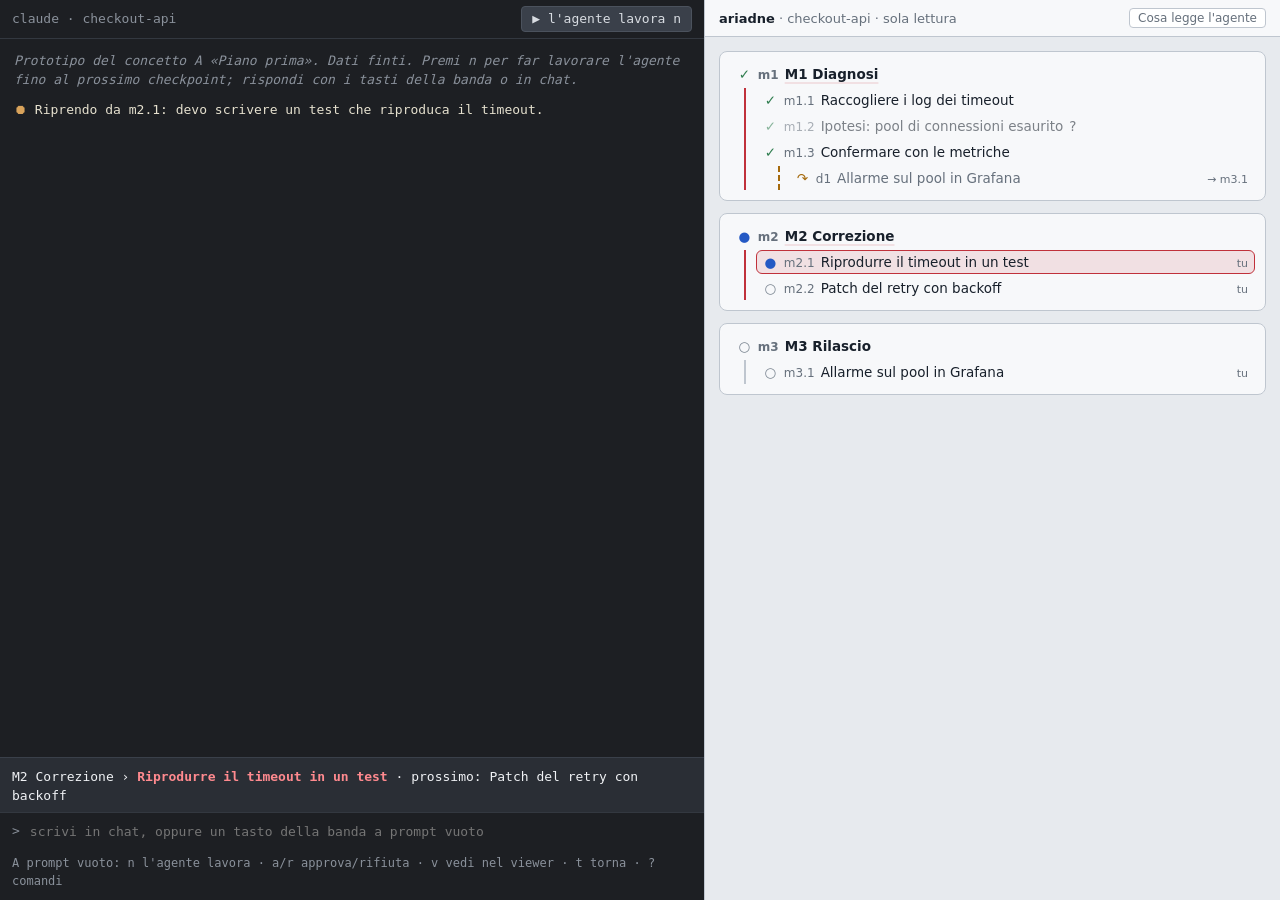
==== docs/ux/allineamento/prototipo/index.html @ ef38fab4 "docs(ux): add the clickable prototype of concept A Co-Authored-By: Claude Opus 5.5 <noreply@anthropi" ====
<!doctype html>
<html lang="it">
<head>
<meta charset="utf-8">
<meta name="viewport" content="width=device-width, initial-scale=1">
<title>Prototipo — concetto A «Piano prima»</title>
<style>
:root {
  --ground: #e7eaee; --surface: #f7f8fa; --ink: #18202b; --muted: #66707c; --line: #bfc6cf;
  --thread: #c0313b; --thread-soft: rgba(192, 49, 59, 0.12);
  --done: #2f7d4f; --active: #2459c4; --todo: #7b8591; --deferred: #7346b8; --detour: #a56a0c; --ghost: #9aa3ae;
  --term-bg: #1d1f23; --term-ink: #d8dce2; --term-muted: #8a919b; --band-bg: #2a2e35;
  font-family: system-ui, sans-serif; color: var(--ink); background: var(--ground);
}
* { box-sizing: border-box; }
html, body { margin: 0; height: 100%; }
body { display: grid; grid-template-columns: minmax(0, 55fr) minmax(0, 45fr); }
button { font: inherit; color: inherit; cursor: pointer; }

/* Terminal: Claude Code with the band above the prompt */
.term { display: grid; grid-template-rows: auto 1fr auto auto; background: var(--term-bg); color: var(--term-ink);
  font: 13px/1.5 ui-monospace, 'SF Mono', Menlo, monospace; min-height: 0; }
.term header { display: flex; justify-content: space-between; align-items: center; padding: 6px 12px;
  border-bottom: 1px solid #333840; color: var(--term-muted); }
.term header button { background: #3a404a; border: 1px solid #4b525d; border-radius: 4px; padding: 2px 10px; color: var(--term-ink); }
.chat { overflow-y: auto; padding: 12px 14px; min-height: 0; }
.msg { margin: 0 0 10px; white-space: pre-wrap; }
.msg.user::before { content: '> '; color: var(--term-muted); }
.msg.agent { color: #e6e1cf; }
.msg.agent::before { content: '⏺ '; color: #d9a35b; }
.msg.sys { color: var(--term-muted); font-style: italic; }
.msg.note { border-left: 2px solid #d9a35b; padding-left: 8px; color: #c9c3b0; }
.msg.summary { border: 1px dashed #59606b; padding: 8px; color: #b8c4d6; }
.band { background: var(--band-bg); border-top: 1px solid #3a404a; padding: 6px 12px; }
.band .where { color: #f0f2f5; }
.band .where b { color: #ff8a8f; font-weight: 600; }
.band .row { margin-top: 3px; }
.band .proposal { color: #ffd479; }
.band .back { color: #9fd0ff; }
.band .detour { color: #f1b45f; }
.band .update { color: #8fd19e; }
.band kbd { background: #454c57; border-radius: 3px; padding: 0 5px; color: #fff; font: inherit; }
.prompt { display: flex; gap: 8px; padding: 8px 12px 12px; border-top: 1px solid #333840; }
.prompt span { color: var(--term-muted); }
.prompt input { flex: 1; background: transparent; border: 0; color: var(--term-ink); font: inherit; outline: none; }
.legend { padding: 0 12px 10px; color: var(--term-muted); font-size: 12px; }

/* Viewer: read-only, in the browser beside the terminal */
.viewer { display: grid; grid-template-rows: auto 1fr auto; min-height: 0; border-left: 1px solid var(--line); }
.viewer header { display: flex; justify-content: space-between; align-items: center; gap: 8px; padding: 8px 14px;
  background: var(--surface); border-bottom: 1px solid var(--line); font-size: 13px; color: var(--muted); }
.viewer header strong { color: var(--ink); }
.viewer header button { background: #fff; border: 1px solid var(--line); border-radius: 4px; padding: 2px 8px; font-size: 12px; }
.graph { overflow-y: auto; padding: 14px; min-height: 0; }
.milestone { background: var(--surface); border: 1px solid var(--line); border-radius: 8px; padding: 8px 10px; margin-bottom: 12px; }
.milestone > .node { font-weight: 600; }
.children { margin-left: 14px; border-left: 2px solid var(--line); padding-left: 10px; }
.children.on-thread { border-left-color: var(--thread); }
.node { display: flex; align-items: baseline; gap: 6px; width: 100%; text-align: left; background: none; border: 1px solid transparent;
  border-radius: 6px; padding: 3px 6px; margin: 2px 0; font-size: 13.5px; }
.node:hover { background: #fff; border-color: var(--line); }
.node .sym { width: 1.1em; flex: none; text-align: center; color: var(--k); }
.node .id { color: var(--muted); font-size: 12px; flex: none; }
.node .title { overflow-wrap: anywhere; }
.node .tag { margin-left: auto; flex: none; font-size: 11px; color: var(--muted); }
.k-done { --k: var(--done); } .k-active { --k: var(--active); } .k-todo { --k: var(--todo); }
.k-deferred { --k: var(--deferred); } .k-deferred .title { color: var(--muted); }
.node.current { background: var(--thread-soft); border-color: var(--thread); }
.node.thread .title { text-decoration: underline 2px var(--thread-soft); text-underline-offset: 3px; }
.node.uncertain { opacity: 0.55; }
.node.selected { outline: 2px solid var(--ink); }
.node.ghost { border: 1px dashed var(--ghost); color: var(--ghost); background: repeating-linear-gradient(135deg, transparent 0 6px, rgba(0,0,0,0.03) 6px 12px); }
.node.ghost .sym { color: var(--ghost); }
.node.flash { animation: flash 0.9s ease-out 2; }
@keyframes flash { 50% { background: #fff3c4; } }
.detour-wrap { margin-left: 22px; border-left: 2px dashed var(--detour); padding-left: 8px; }
.detour-wrap .node .sym { color: var(--detour); }
.empty { color: var(--muted); font-size: 13px; font-style: italic; padding: 4px 6px; }
.more { color: var(--muted); font-size: 12px; padding: 2px 6px; background: none; border: 0; }
.detail { border-top: 1px solid var(--line); background: var(--surface); padding: 10px 14px; font-size: 13px; max-height: 40%; overflow-y: auto; }
.detail h3 { margin: 0 0 6px; font-size: 14px; }
.detail dl { display: grid; grid-template-columns: max-content 1fr; gap: 3px 10px; margin: 0; }
.detail dt { color: var(--muted); }
.detail dd { margin: 0; overflow-wrap: anywhere; }
.agent-view { white-space: pre-wrap; font: 12.5px/1.5 ui-monospace, Menlo, monospace; background: #fff; border: 1px solid var(--line);
  border-radius: 6px; padding: 10px; margin-bottom: 12px; }
</style>
</head>
<body>

<section class="term" aria-label="Terminale di Claude Code (simulato)">
  <header>
    <span>claude · checkout-api</span>
    <button id="advance" title="Simula il lavoro dell'agente fino al prossimo checkpoint">▶ l'agente lavora <kbd>n</kbd></button>
  </header>
  <div class="chat" id="chat" aria-live="polite"></div>
  <div class="band" id="band" aria-live="polite"></div>
  <div>
    <form class="prompt" id="form"><span>&gt;</span><input id="input" autocomplete="off" placeholder="scrivi in chat, oppure un tasto della banda a prompt vuoto"></form>
    <div class="legend" id="legend">A prompt vuoto: <kbd>n</kbd> l'agente lavora · <kbd>a</kbd>/<kbd>r</kbd> approva/rifiuta · <kbd>v</kbd> vedi nel viewer · <kbd>t</kbd> torna · <kbd>?</kbd> comandi</div>
  </div>
</section>

<section class="viewer" aria-label="Viewer del grafo (sola lettura)">
  <header>
    <span><strong>ariadne</strong> · checkout-api · sola lettura</span>
    <button id="toggle-agent" aria-pressed="false">Cosa legge l'agente</button>
  </header>
  <div class="graph" id="graph"></div>
  <div class="detail" id="detail" hidden></div>
</section>

<script>
// Fake project: a payment timeout being debugged. Shape follows docs/ux/allineamento/concetti.md.
const TODAY = '2026-11-08'
const file = ref => ({ type: 'file', ref })
const commit = ref => ({ type: 'commit', ref })
const message = ref => ({ type: 'message', ref })
const ok = { at: '2026-11-06', ref: 'chat' }

let nodes = [
  { id: 'm1', kind: 'milestone', title: 'M1 Diagnosi', status: 'done', what: 'Causa trovata: il pool di connessioni verso il provider si esaurisce sotto carico.', proof: [file('docs/diagnosi.md')], by: 'user', at: '2026-11-06', confirmed: ok },
  { id: 'm1.1', parent: 'm1', kind: 'step', title: 'Raccogliere i log dei timeout', status: 'done', what: '312 timeout in 48 ore, tutti su /payments/confirm.', proof: [file('logs/timeouts-2026-11-05.txt')], by: 'agent', at: '2026-11-06' },
  { id: 'm1.2', parent: 'm1', after: ['m1.1'], kind: 'step', title: 'Ipotesi: pool di connessioni esaurito', status: 'done', what: 'Ipotesi scelta tra tre (pool, DNS, rate limit del provider).', proof: [], uncertain: 'nessun commit né file: dedotta solo in chat', by: 'agent', at: '2026-11-06' },
  { id: 'm1.3', parent: 'm1', after: ['m1.2'], kind: 'step', title: 'Confermare con le metriche', status: 'done', what: 'Pool al 100% in tutti i picchi di timeout.', proof: [commit('8e41d0a'), file('docs/diagnosi.md')], by: 'agent', at: '2026-11-07' },
  { id: 'd1', parent: 'm1', after: ['m1.3'], kind: 'detour', title: 'Allarme sul pool in Grafana', status: 'deferred', deferred_to: 'm3.1', why: 'Utile ma non blocca la correzione.', what: 'Rimandato a M3.', proof: [message('chat 2026-11-07')], by: 'user', at: '2026-11-07', confirmed: ok },
  { id: 'm2', after: ['m1'], kind: 'milestone', title: 'M2 Correzione', status: 'active', what: 'Correggere il timeout senza cambiare l\'API pubblica.', proof: [message('piano approvato il 2026-11-07')], by: 'user', at: '2026-11-07', confirmed: ok },
  { id: 'm2.1', parent: 'm2', kind: 'step', title: 'Riprodurre il timeout in un test', status: 'active', what: 'Un test che fallisce con il pool a 2 connessioni.', proof: [message('piano approvato il 2026-11-07')], by: 'user', at: '2026-11-07' },
  { id: 'm2.2', parent: 'm2', after: ['m2.1'], kind: 'step', title: 'Patch del retry con backoff', status: 'todo', what: 'Retry con backoff esponenziale sulle chiamate al provider.', proof: [message('piano approvato il 2026-11-07')], by: 'user', at: '2026-11-07' },
  { id: 'm3', after: ['m2'], kind: 'milestone', title: 'M3 Rilascio', status: 'todo', what: 'Portare la correzione in produzione.', proof: [message('piano approvato il 2026-11-06')], by: 'user', at: '2026-11-06', confirmed: ok },
  { id: 'm3.1', parent: 'm3', kind: 'step', title: 'Allarme sul pool in Grafana', status: 'todo', continues: 'd1', what: 'Riprende d1, rimandato in M1.', proof: [message('rinvio di d1')], by: 'user', at: '2026-11-07' },
]
let current = 'm2.1'
let stage = 'start'
let pending = null // { text, ghosts: [ids], approve(), reject() }
let selected = null
let showAgent = false
let lastUpdate = ''
let pick = false // after "t" on a list: a number picks a point

const $ = id => document.getElementById(id)
const get = id => nodes.find(n => n.id === id)
const real = () => nodes.filter(n => !n.ghost)
const childrenOf = id => nodes.filter(n => n.parent === id && n.kind !== 'detour')
const detoursOf = id => nodes.filter(n => n.kind === 'detour' && n.after?.[0] === id)
const containers = id => { const out = []; for (let n = get(id)?.parent; n; n = get(n).parent) out.unshift(n); return out }
const list = () => real().find(n => n.kind === 'list' && n.status === 'active')
const points = () => (list() ? childrenOf(list().id) : [])
const decided = () => points().filter(p => p.status === 'done').length

function say(who, text) {
  const p = document.createElement('p')
  p.className = `msg ${who}`
  p.textContent = text
  $('chat').append(p)
  $('chat').scrollTop = $('chat').scrollHeight
}

/** Plan order: depth-first over containers, detours right after the node they leave. */
function order() {
  const out = []
  const walk = id => { out.push(id); for (const c of childrenOf(id)) walk(c.id); for (const d of detoursOf(id)) walk(d.id) }
  for (const top of real().filter(n => !n.parent)) walk(top.id)
  return out.filter(id => !get(id).ghost)
}

function next() {
  const ids = order()
  const from = ids.indexOf(current)
  return ids.slice(from + 1).map(get).find(n => n.status === 'todo' && n.kind !== 'milestone' && n.kind !== 'list')
}

/** The thread: the current node, its containers, everything they come after, and the deferred steps they resume. */
function thread() {
  const seen = new Set()
  const walk = id => {
    const n = get(id)
    if (!n || seen.has(id)) return
    seen.add(id)
    for (const a of n.after ?? []) walk(a)
    if (n.continues) walk(n.continues)
    if (n.parent) walk(n.parent)
  }
  walk(current)
  return seen
}

function setStatus(id, status) { get(id).status = status }
function start(id) { setStatus(id, 'active'); current = id }

// ---------- what the agent does at each checkpoint (simulated) ----------

function advance() {
  if (pending) return say('sys', 'C\'è una proposta in attesa: a approva, r rifiuta, v la mostra nel viewer.')
  const cur = get(current)
  if (cur.kind === 'detour' && cur.status === 'active') {
    note(`${cur.id} chiuso: ${cur.title.toLowerCase()} chiarito. Prova: messaggio in chat. Rientro in ${cur.reentry}.`)
    setStatus(cur.id, 'done')
    cur.proof = [message(`chat ${TODAY}`)]
    current = cur.reentry
    return update(`deviazione chiusa · rientrato in ${get(current).title}`)
  }
  const step = stages[stage]
  step()
}

function note(text) { say('note', `Checkpoint · nota per lo scribe: ${text}`) }
function update(text) { lastUpdate = text; render() }

const stages = {
  start() {
    say('agent', 'Ho scritto test/payments/pool-timeout.test.ts: con il pool a 2 connessioni la conferma va in timeout come in produzione. Commit 3fa9c12.')
    note('m2.1 chiuso: timeout riprodotto. Prova: commit 3fa9c12. Prossimo: m2.2.')
    setStatus('m2.1', 'done')
    get('m2.1').proof = [commit('3fa9c12'), file('test/payments/pool-timeout.test.ts')]
    start('m2.2')
    stage = 'outplan'
    update('m2.1 chiuso · m2.2 avviato (dettagli: automatici)')
  },
  outplan() {
    say('agent', 'Prima della patch serve aggiornare http-client: la 4.1 non espone il timeout per singola richiesta, senza il quale il backoff non si può fare.')
    note('fuori piano: nuovo passo «Aggiornare http-client a 4.2» prima di m2.2.')
    propose({
      text: 'nuovo passo «Aggiornare http-client a 4.2» prima di m2.2',
      add: [{ id: 'm2.1b', parent: 'm2', after: ['m2.1'], kind: 'step', title: 'Aggiornare http-client a 4.2', status: 'todo', what: 'Serve il timeout per singola richiesta.', proof: [message(`proposta ${TODAY}`)], by: 'agent', at: TODAY }],
      before: 'm2.2',
      approve() { get('m2.2').after = ['m2.1b']; setStatus('m2.2', 'todo'); start('m2.1b'); stage = 'afterOutplan' },
      reject() { say('agent', 'Va bene: resto sulla 4.1 e uso un timeout globale. Continuo su m2.2.'); stage = 'list' },
    })
  },
  afterOutplan() {
    say('agent', 'http-client aggiornato a 4.2, test verdi. Commit 7b20e4d.')
    note('m2.1b chiuso: aggiornato a 4.2. Prova: commit 7b20e4d. Riprendo m2.2.')
    setStatus('m2.1b', 'done')
    get('m2.1b').proof = [commit('7b20e4d')]
    start('m2.2')
    stage = 'list'
    update('m2.1b chiuso · m2.2 avviato (dettagli: automatici)')
  },
  list() {
    say('agent', 'La review della patch ha 5 commenti. Li tratto come una lista, da decidere uno alla volta.')
    note('lista «Commenti della review» sotto m2.2, 5 punti.')
    const titles = [
      'Il retry non deve ripetere i POST non idempotenti',
      'Aggiungere jitter al backoff',
      'Numero massimo di tentativi: 3 o 5?',
      'Log a livello warn solo all\'ultimo tentativo',
      'Rinominare RetryPolicy in BackoffPolicy in tutto il modulo payments, compresi i test e la documentazione interna',
    ]
    const by = { proof: [message(`review ${TODAY}`)], by: 'agent', at: TODAY }
    propose({
      text: 'lista «Commenti della review» (5 punti) sotto m2.2',
      add: [
        { id: 'm2.2.l', parent: 'm2.2', kind: 'list', title: 'Commenti della review', status: 'todo', what: '5 commenti della review sulla patch.', ...by },
        ...titles.map((title, i) => ({ id: `m2.2.${i + 1}`, parent: 'm2.2.l', after: i ? [`m2.2.${i}`] : undefined, kind: 'point', title, status: 'todo', what: 'Da decidere.', ...by })),
      ],
      approve() { setStatus('m2.2.l', 'active'); start('m2.2.1'); stage = 'points' },
      reject() { say('agent', 'Va bene: li discutiamo in chat senza lista.'); stage = 'close' },
    })
  },
  points() {
    const cur = get(current)
    if (cur.id === 'm2.2.3' && detoursOf('m2.2.3').length === 0) {
      say('agent', 'Per scegliere tra 3 e 5 tentativi serve capire quanto aspetta il backoff nel caso peggiore. È una questione a parte.')
      note('deviazione «Durata del backoff nel caso peggiore», rientro in m2.2.3.')
      return propose({
        text: 'deviazione «Durata del backoff nel caso peggiore» · rientro: punto 3',
        add: [detour('Durata del backoff nel caso peggiore', 'agent')],
        approve() { start('m2.2.3.d') },
        reject() { say('agent', 'Ok, decido senza: 3 tentativi.') },
      })
    }
    // Point 5 is the one left open at the end: the agent decides the others first, then proposes to defer it.
    const undecided = points().filter(p => p.status !== 'done' && p.id !== 'm2.2.5' && p.id !== cur.id)
    if (cur.id === 'm2.2.5' || cur.kind !== 'point') {
      if (undecided.length === 0) { stage = 'close'; return stages.close() }
      if (cur.kind === 'point') setStatus(cur.id, 'todo')
      start(undecided[0].id)
      return update(`ora su: ${get(current).title}`)
    }
    const decision = { 'm2.2.1': 'solo GET e POST con chiave di idempotenza', 'm2.2.2': 'jitter pieno', 'm2.2.3': '3 tentativi (caso peggiore 7 s)', 'm2.2.4': 'accettato' }[cur.id] ?? 'accettato'
    note(`${cur.id} deciso: ${decision}. Prova: messaggio in chat.`)
    Object.assign(cur, { status: 'done', what: `Deciso: ${decision}.`, proof: [message(`chat ${TODAY}`)] })
    start((undecided[0] ?? get('m2.2.5')).id)
    update(`${cur.id} deciso · ${current} aperto (${decided()}/5 decisi)`)
  },
  close() {
    const p5 = get('m2.2.5')
    const deferring = p5 && p5.status !== 'done'
    say('agent', `Patch pronta, test verdi, commit c91a5e0.${deferring ? ' Il punto 5 è un refactor che non serve alla correzione: lo rimando.' : ''} Chiudo M2 e propongo il piano di M3.`)
    note(`m2.2 chiuso (commit c91a5e0)${deferring ? '; punto 5 rimandato a m3.4' : ''}; M2 chiusa; piano M3.`)
    const by = { proof: [message(`piano proposto ${TODAY}`)], by: 'agent', at: TODAY }
    propose({
      text: `chiudere M2${deferring ? ', rimandare il punto 5 a M3' : ''} e il piano di M3 (3 passi)`,
      add: [
        { id: 'm3.2', parent: 'm3', after: ['m3.1'], kind: 'step', title: 'Deploy in staging dietro feature flag e verifica del tasso di errore per 24 ore', status: 'todo', what: 'Tasso di errore sotto lo 0,1% per 24 ore.', ...by },
        { id: 'm3.3', parent: 'm3', after: ['m3.2'], kind: 'step', title: 'Rilascio in produzione', status: 'todo', what: 'Flag acceso al 100%.', ...by },
        ...(deferring ? [{ id: 'm3.4', parent: 'm3', after: ['m3.3'], kind: 'step', title: 'Rinominare RetryPolicy in BackoffPolicy', status: 'todo', continues: 'm2.2.5', what: 'Riprende il punto 5 della review.', ...by }] : []),
      ],
      approve() {
        if (deferring) { Object.assign(p5, { status: 'deferred', deferred_to: 'm3.4', why: 'refactor non necessario alla correzione', confirmed: { at: TODAY, ref: 'banda' } }) }
        if (get('m2.2.l')) setStatus('m2.2.l', 'done')
        Object.assign(get('m2.2'), { status: 'done', proof: [commit('c91a5e0')] })
        setStatus('m2', 'done')
        setStatus('m3', 'active')
        start('m3.1')
        stage = 'end'
      },
      reject() { say('agent', 'Va bene: lascio M2 aperta. Dimmi cosa cambiare nel piano di M3.') ; stage = 'end' },
    })
  },
  end() {
    say('sys', 'Fine dello scenario. Prova /clear per vedere cosa legge l\'agente quando riparte, oppure ricarica la pagina per rifare il giro.')
  },
}

function detour(title, by) {
  const from = get(current)
  return { id: `${from.id}.d`, parent: from.parent, after: [from.id], kind: 'detour', title, status: 'todo', reentry: from.id,
    what: 'Questione laterale.', proof: [message(`chat ${TODAY}`)], by, at: TODAY }
}

function propose({ text, add, before, approve, reject }) {
  for (const n of add) {
    n.ghost = true
    const at = before ? nodes.indexOf(get(before)) : nodes.length
    nodes.splice(at, 0, n)
  }
  pending = {
    text,
    ghosts: add.map(n => n.id),
    approve() {
      for (const id of this.ghosts) { const n = get(id); delete n.ghost; if (n.kind !== 'point' && n.kind !== 'list') n.confirmed = { at: TODAY, ref: 'banda' } }
      approve()
      say('sys', `Approvato: ${text}.`)
    },
    reject() {
      nodes = nodes.filter(n => !this.ghosts.includes(n.id))
      say('sys', `Rifiutato: ${text}. Il grafo non cambia.`)
      reject()
    },
  }
  render()
}

// ---------- what you do ----------

function answer(yes) {
  if (!pending) return say('sys', 'Nessuna proposta in attesa.')
  const p = pending
  pending = null
  yes ? p.approve() : p.reject()
  lastUpdate = ''
  render()
}

function goBack() {
  const cur = get(current)
  if (cur.kind === 'detour' && cur.status === 'active') {
    setStatus(cur.id, 'done')
    current = cur.reentry
    say('sys', `Deviazione chiusa, sei di nuovo su: ${get(current).title}.`)
    return update(`rientrato in ${get(current).title}`)
  }
  if (!list()) return say('sys', 'Non sei dentro una lista: niente a cui tornare.')
  pick = true
  const lines = points().map((p, i) => `  ${p.status === 'done' ? '✓' : p.id === current ? '▶' : '·'} ${i + 1}. ${p.title}`)
  say('agent', `↩ ${list().title} (${decided()}/5 decisi)\n${lines.join('\n')}\nScrivi il numero del punto da discutere.`)
}

function command(text) {
  const t = text.trim()
  say('user', t)
  const lower = t.toLowerCase()
  if (pick && /^\d$/.test(t)) {
    const p = points()[Number(t) - 1]
    pick = false
    if (!p) return say('sys', 'Numero fuori lista.')
    if (get(current).kind === 'point' && get(current).status === 'active') setStatus(current, 'todo')
    if (p.status !== 'done') setStatus(p.id, 'active')
    current = p.id
    return update(`ora su: punto ${t}`)
  }
  pick = false
  if (lower === '/clear') return clearChat()
  if (/^(approvo|sì|si|ok)$/.test(lower)) return answer(true)
  if (/^(rifiuto|no)$/.test(lower)) return answer(false)
  if (lower === 'torna') return goBack()
  const side = t.match(/^\/(btw|subtask)\s+(.+)/)
  if (side) {
    if (pending) return say('sys', 'Prima decidi la proposta in attesa.')
    const n = detour(side[2].slice(0, 60), 'user')
    if (get(n.id)) n.id += '2'
    n.status = 'active'
    n.confirmed = { at: TODAY, ref: 'chat' }
    nodes.splice(nodes.indexOf(get(current)) + 1, 0, n)
    say('agent', `Apro una deviazione: «${n.title}». Rientro in ${current} quando chiudiamo (t oppure «torna»).`)
    current = n.id
    return update('deviazione aperta da te: confermata dalla tua richiesta')
  }
  const move = t.match(/^sposta\s+(.+?)\s+sotto\s+(\S+)$/i)
  if (move) {
    const what = get(move[1]) ?? real().find(n => n.title.toLowerCase().includes(move[1].toLowerCase()))
    const where = get(move[2]) ?? real().find(n => n.title.toLowerCase().includes(move[2].toLowerCase()))
    if (!what || !where) return say('agent', 'Non trovo uno dei due nodi: usa l\'id che vedi nel viewer (es. «sposta m2.1b sotto m1»).')
    Object.assign(what, { parent: where.id, after: undefined, by: 'user', at: TODAY, confirmed: { at: TODAY, ref: 'chat' } })
    say('agent', `Spostato «${what.title}» sotto «${where.title}». Firmato da te, con la data di oggi.`)
    return update(`${what.id} spostato sotto ${where.id} (correzione tua)`)
  }
  say('agent', '(simulato) Ricevuto. Non è un checkpoint: il grafo non cambia.')
}

function clearChat() {
  $('chat').replaceChildren()
  say('sys', 'Conversazione cancellata. All\'avvio l\'hook inietta il riassunto qui sotto, calcolato dal grafo senza modello (R7):')
  say('summary', summary())
}

/** R7: lineage of the current step, open detours, next step, how to ask for more. Computed, never written. */
function summary() {
  const cur = get(current)
  const path = [...containers(current), current].map(id => get(id).title).join(' › ')
  const behind = [...thread()].filter(id => id !== current && !containers(current).includes(id) && get(id).kind !== 'milestone')
    .map(get).filter(n => n.status === 'done').slice(0, 3).map(n => `- ${n.id} ${n.title}: ${n.what}${n.uncertain ? ` (incerto: ${n.uncertain})` : ''}`)
  const reentries = real().filter(n => n.kind === 'detour' && (n.status === 'active' || n.status === 'todo'))
    .map(n => `- ${n.title} → rientra in ${n.reentry}`)
  const nx = next()
  const text = [
    `Sei in: ${path} (${cur.status})`,
    'Da dove viene (solo le dipendenze):', ...(behind.length ? behind : ['- (inizio del ramo)']),
    `Rientri in sospeso: ${reentries.length ? '\n' + reentries.join('\n') : 'nessuno'}`,
    `Prossimo: ${nx ? `${nx.id} ${nx.title}` : 'nessuno nel piano'}`,
    'Per approfondire: ariadne show <id> · ariadne why <id>',
  ].join('\n')
  return `${text}\n≈ ${Math.ceil(text.length / 4)} token (limite 300)`
}

// ---------- rendering ----------

const SYM = { done: '✓', active: '●', todo: '○', deferred: '↷', replaced: '⊘' }
const LIMIT = 3 // profilo standard: figli aperti per livello (R4)

function nodeButton(n, onThread) {
  const b = document.createElement('button')
  b.className = `node k-${n.status}`
  b.dataset.id = n.id
  if (n.id === current) b.classList.add('current')
  else if (onThread.has(n.id)) b.classList.add('thread')
  if (n.uncertain) b.classList.add('uncertain')
  if (n.ghost) b.classList.add('ghost')
  if (n.id === selected) b.classList.add('selected')
  const sym = n.ghost ? '+' : n.kind === 'detour' && n.status !== 'deferred' ? '⤷' : SYM[n.status]
  const tag = n.ghost ? 'proposta' : n.status === 'deferred' ? `→ ${n.deferred_to}` : n.kind === 'list' ? `${childrenOf(n.id).filter(p => p.status === 'done').length}/${childrenOf(n.id).length}` : n.by === 'user' && n.kind !== 'milestone' ? 'tu' : ''
  b.innerHTML = `<span class="sym"></span><span class="id"></span><span class="title"></span>${n.uncertain ? '<span title="">?</span>' : ''}<span class="tag"></span>`
  b.querySelector('.sym').textContent = sym
  b.querySelector('.id').textContent = n.id
  b.querySelector('.title').textContent = n.title
  b.querySelector('.tag').textContent = tag
  if (n.uncertain) b.querySelector('span[title]').title = n.uncertain
  b.title = n.what
  b.onclick = () => { selected = selected === n.id ? null : n.id; render() }
  return b
}

function renderChildren(id, onThread, expanded) {
  const box = document.createElement('div')
  box.className = 'children' + (onThread.has(id) ? ' on-thread' : '')
  let kids = childrenOf(id)
  // Readability profile: a level shows at most LIMIT children open around the current one; the rest fold.
  if (kids.length > LIMIT + 1 && !expanded.has(id) && !kids.some(k => k.ghost)) {
    const focus = Math.max(0, kids.findIndex(k => onThread.has(k.id) || k.ghost))
    const startAt = Math.min(Math.max(0, focus - 1), kids.length - LIMIT)
    const hidden = kids.length - LIMIT
    const shown = kids.slice(startAt, startAt + LIMIT)
    kids = shown
    box.dataset.hidden = hidden
  }
  for (const k of kids) {
    box.append(nodeButton(k, onThread))
    const inner = childrenOf(k.id)
    if (inner.length && (onThread.has(k.id) || inner.some(c => c.ghost) || expanded.has(k.id))) box.append(renderChildren(k.id, onThread, expanded))
    for (const d of detoursOf(k.id)) {
      const w = document.createElement('div')
      w.className = 'detour-wrap'
      w.append(nodeButton(d, onThread))
      box.append(w)
    }
  }
  if (box.dataset.hidden) {
    const more = document.createElement('button')
    more.className = 'more'
    more.textContent = `+ altri ${box.dataset.hidden} (profilo standard: ${LIMIT} per livello) · mostra`
    more.onclick = () => { expandedIds.add(id); render() }
    box.append(more)
  }
  return box
}

const expandedIds = new Set()

function renderGraph() {
  const g = $('graph')
  g.replaceChildren()
  const onThread = thread()
  if (showAgent) {
    const pre = document.createElement('div')
    pre.className = 'agent-view'
    pre.textContent = summary()
    g.append(pre)
  }
  for (const m of real().filter(n => !n.parent)) {
    const box = document.createElement('div')
    box.className = 'milestone'
    box.append(nodeButton(m, onThread))
    for (const d of detoursOf(m.id)) box.append(nodeButton(d, onThread))
    if (nodes.some(n => n.parent === m.id && n.kind !== 'detour')) box.append(renderChildren(m.id, onThread, expandedIds))
    for (const d of nodes.filter(n => n.parent === m.id && n.kind === 'detour' && !get(n.after?.[0])?.parent)) box.append(nodeButton(d, onThread))
    if (!nodes.some(n => n.parent === m.id)) {
      const e = document.createElement('div')
      e.className = 'empty'
      e.textContent = 'Piano non ancora proposto: l\'agente lo propone quando si apre la milestone.'
      box.append(e)
    }
    g.append(box)
  }
}

function renderDetail() {
  const d = $('detail')
  const n = get(selected)
  d.hidden = !n
  if (!n) return
  const rows = [
    ['Cosa', n.what],
    n.why && ['Perché', n.why],
    ['Stato', n.ghost ? 'proposta, in attesa della tua approvazione' : n.status],
    ['Prova', n.proof.length ? n.proof.map(p => `${p.type}: ${p.ref}`).join(' · ') : '—'],
    n.uncertain && ['Incerto', n.uncertain],
    ['Deciso da', `${n.by === 'user' ? 'tu' : 'agente'}, ${n.at}`],
    n.confirmed && ['Confermato', `da te il ${n.confirmed.at} (${n.confirmed.ref})`],
    n.reentry && ['Rientra in', n.reentry],
    n.deferred_to && ['Rimandato a', n.deferred_to],
    n.continues && ['Riprende', n.continues],
  ].filter(Boolean)
  d.innerHTML = '<h3></h3><dl></dl>'
  d.querySelector('h3').textContent = `${n.id} — ${n.title}`
  for (const [k, v] of rows) {
    const dt = document.createElement('dt'); dt.textContent = k
    const dd = document.createElement('dd'); dd.textContent = v
    d.querySelector('dl').append(dt, dd)
  }
}

function renderBand() {
  const band = $('band')
  band.replaceChildren()
  const row = (cls, html) => { const r = document.createElement('div'); r.className = `row ${cls}`; r.innerHTML = html; band.append(r) }
  const esc = s => s.replace(/[&<>]/g, c => ({ '&': '&amp;', '<': '&lt;', '>': '&gt;' })[c])
  // The band is read at a glance: one line per row, long titles cut (the viewer has them whole).
  const short = (s, max = 38) => esc(s.length > max ? s.slice(0, max - 1) + '…' : s)
  const path = containers(current).filter(id => get(id).kind !== 'list').map(id => short(get(id).title, 24))
  const nx = next()
  row('where', `${path.join(' › ')} › <b>${short(get(current).title, 44)}</b>${nx ? ` · prossimo: ${short(nx.title, 30)}` : ''}`)
  const cur = get(current)
  if (cur.kind === 'detour' && cur.status === 'active') row('detour', `⤷ deviazione · rientro: ${short(get(cur.reentry).title)} · <kbd>t</kbd> chiudi e torna`)
  else if (list()) row('back', `↩ Torna a: ${esc(list().title)} (${decided()}/5 decisi) · <kbd>t</kbd>`)
  if (pending) row('proposal', `◆ Proposta: ${esc(pending.text)} · <kbd>a</kbd> approva · <kbd>r</kbd> rifiuta · <kbd>v</kbd> vedi`)
  else if (lastUpdate) row('update', `↺ ${esc(lastUpdate)}`)
}

function render() { renderBand(); renderGraph(); renderDetail() }

function showInViewer() {
  if (!pending) return say('sys', 'Nessuna proposta da mostrare.')
  const el = document.querySelector(`.node[data-id="${CSS.escape(pending.ghosts[0])}"]`)
  el?.scrollIntoView({ block: 'center', behavior: 'smooth' })
  for (const id of pending.ghosts) document.querySelector(`.node[data-id="${CSS.escape(id)}"]`)?.classList.add('flash')
}

$('form').onsubmit = e => {
  e.preventDefault()
  const v = $('input').value
  $('input').value = ''
  if (v.trim()) command(v)
}
$('input').addEventListener('keydown', e => {
  if ($('input').value !== '' || e.metaKey || e.ctrlKey || e.altKey) return
  const keys = {
    n: advance, a: () => answer(true), r: () => answer(false), v: showInViewer, t: goBack,
    '?': () => say('sys', 'Comandi in chat: «torna», «approvo», «rifiuto», «/btw <domanda>» apre una deviazione, «sposta <id> sotto <id>» corregge un nodo, «/clear» mostra cosa legge l\'agente quando riparte.'),
  }
  if (keys[e.key]) { e.preventDefault(); keys[e.key]() }
})
$('advance').onclick = () => { advance(); $('input').focus() }
$('toggle-agent').onclick = () => {
  showAgent = !showAgent
  $('toggle-agent').setAttribute('aria-pressed', showAgent)
  render()
}

say('sys', 'Prototipo del concetto A «Piano prima». Dati finti. Premi n per far lavorare l\'agente fino al prossimo checkpoint; rispondi con i tasti della banda o in chat.')
say('agent', 'Riprendo da m2.1: devo scrivere un test che riproduca il timeout.')
render()
$('input').focus()
</script>
</body>
</html>
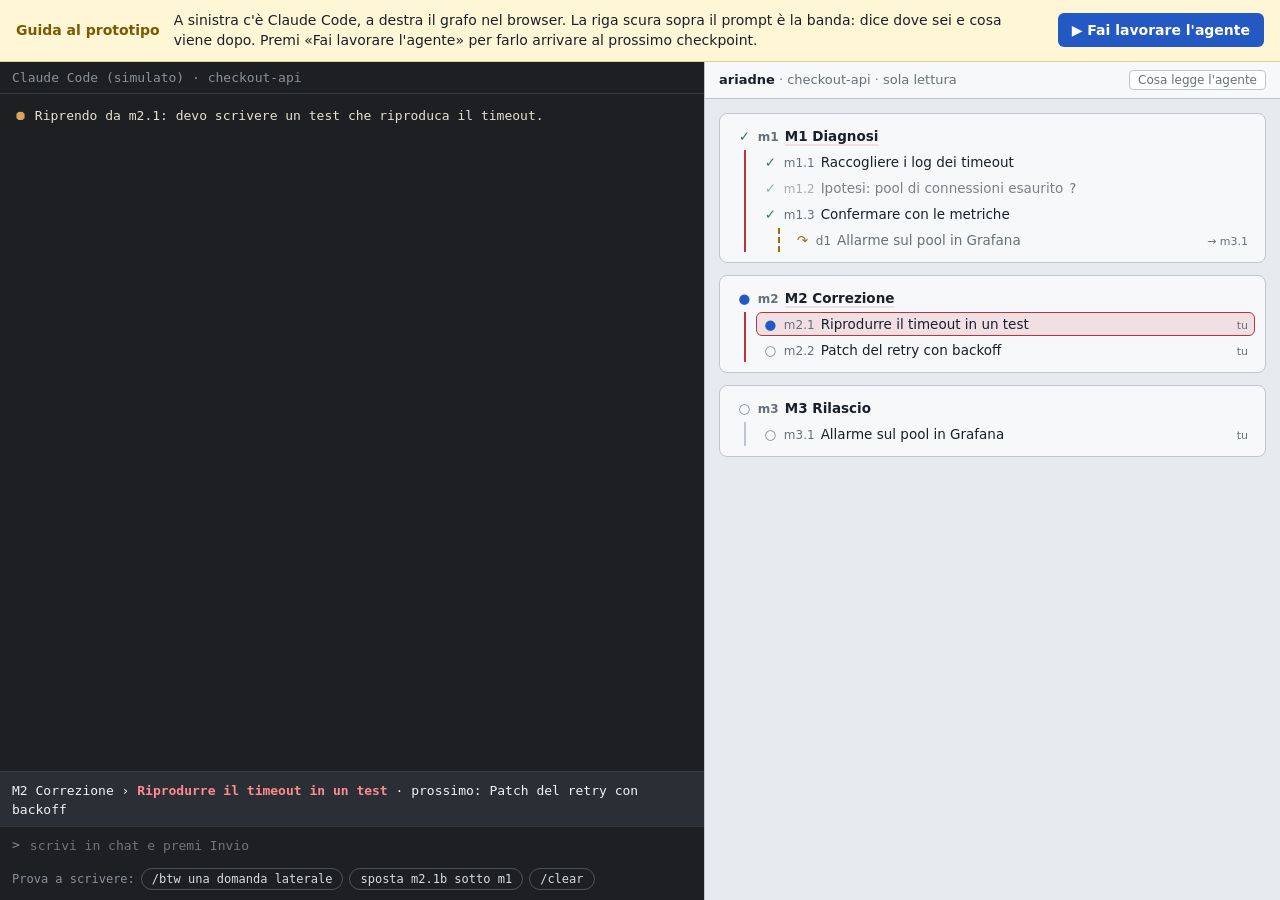
==== commit 80a23fa4: "docs(ux): drive the prototype with buttons and a plain-language guide Co-Authored-By: Claude Opus 5." ====
--- a/docs/ux/allineamento/prototipo/index.html
+++ b/docs/ux/allineamento/prototipo/index.html
@@ -14,7 +14,13 @@
 }
 * { box-sizing: border-box; }
 html, body { margin: 0; height: 100%; }
-body { display: grid; grid-template-columns: minmax(0, 55fr) minmax(0, 45fr); }
+body { display: grid; grid-template-columns: minmax(0, 55fr) minmax(0, 45fr); grid-template-rows: auto minmax(0, 1fr); }
+/* Prototype guide: not part of the product, it tells the tester what is happening and what to try */
+.guide { grid-column: 1 / -1; display: flex; gap: 14px; align-items: center; padding: 10px 16px; background: #fff6d6;
+  border-bottom: 1px solid #e3cf86; font-size: 14px; line-height: 1.45; }
+.guide strong { flex: none; color: #7a5a00; }
+.guide button { flex: none; margin-left: auto; background: #2459c4; color: #fff; border: 0; border-radius: 6px; padding: 7px 14px; font-weight: 600; }
+.guide button:disabled { background: #a9b4c4; cursor: default; }
 button { font: inherit; color: inherit; cursor: pointer; }
 
 /* Terminal: Claude Code with the band above the prompt */
@@ -39,11 +45,14 @@
 .band .back { color: #9fd0ff; }
 .band .detour { color: #f1b45f; }
 .band .update { color: #8fd19e; }
-.band kbd { background: #454c57; border-radius: 3px; padding: 0 5px; color: #fff; font: inherit; }
+.band button { background: #454c57; border: 1px solid #5b6370; border-radius: 4px; padding: 1px 9px; margin-left: 6px; color: #fff; font: inherit; }
+.band button.yes { background: #2f7d4f; border-color: #3d9a63; }
+.band button.no { background: #8a2f36; border-color: #a93c45; }
 .prompt { display: flex; gap: 8px; padding: 8px 12px 12px; border-top: 1px solid #333840; }
 .prompt span { color: var(--term-muted); }
 .prompt input { flex: 1; background: transparent; border: 0; color: var(--term-ink); font: inherit; outline: none; }
-.legend { padding: 0 12px 10px; color: var(--term-muted); font-size: 12px; }
+.legend { display: flex; flex-wrap: wrap; gap: 6px; align-items: center; padding: 0 12px 10px; color: var(--term-muted); font-size: 12px; }
+.legend button { background: transparent; border: 1px solid #4b525d; border-radius: 12px; padding: 1px 10px; color: var(--term-ink); font: inherit; }
 
 /* Viewer: read-only, in the browser beside the terminal */
 .viewer { display: grid; grid-template-rows: auto 1fr auto; min-height: 0; border-left: 1px solid var(--line); }
@@ -88,16 +97,19 @@
 </head>
 <body>
 
+<div class="guide" aria-live="polite"><strong>Guida al prototipo</strong><span id="guide"></span><button id="advance">▶ Fai lavorare l'agente</button></div>
+
 <section class="term" aria-label="Terminale di Claude Code (simulato)">
-  <header>
-    <span>claude · checkout-api</span>
-    <button id="advance" title="Simula il lavoro dell'agente fino al prossimo checkpoint">▶ l'agente lavora <kbd>n</kbd></button>
-  </header>
+  <header><span>Claude Code (simulato) · checkout-api</span></header>
   <div class="chat" id="chat" aria-live="polite"></div>
   <div class="band" id="band" aria-live="polite"></div>
   <div>
-    <form class="prompt" id="form"><span>&gt;</span><input id="input" autocomplete="off" placeholder="scrivi in chat, oppure un tasto della banda a prompt vuoto"></form>
-    <div class="legend" id="legend">A prompt vuoto: <kbd>n</kbd> l'agente lavora · <kbd>a</kbd>/<kbd>r</kbd> approva/rifiuta · <kbd>v</kbd> vedi nel viewer · <kbd>t</kbd> torna · <kbd>?</kbd> comandi</div>
+    <form class="prompt" id="form"><span>&gt;</span><input id="input" autocomplete="off" placeholder="scrivi in chat e premi Invio"></form>
+    <div class="legend">Prova a scrivere:
+      <button data-say="/btw perché il provider chiude le connessioni dopo 30 s?">/btw una domanda laterale</button>
+      <button data-say="sposta m2.1b sotto m1">sposta m2.1b sotto m1</button>
+      <button data-say="/clear">/clear</button>
+    </div>
   </div>
 </section>
 
@@ -191,7 +203,8 @@
 // ---------- what the agent does at each checkpoint (simulated) ----------
 
 function advance() {
-  if (pending) return say('sys', 'C\'è una proposta in attesa: a approva, r rifiuta, v la mostra nel viewer.')
+  pick = false
+  if (pending) return say('sys', 'C\'è una proposta in attesa: approvala o rifiutala nella banda.')
   const cur = get(current)
   if (cur.kind === 'detour' && cur.status === 'active') {
     note(`${cur.id} chiuso: ${cur.title.toLowerCase()} chiarito. Prova: messaggio in chat. Rientro in ${cur.reentry}.`)
@@ -366,6 +379,8 @@
   pick = true
   const lines = points().map((p, i) => `  ${p.status === 'done' ? '✓' : p.id === current ? '▶' : '·'} ${i + 1}. ${p.title}`)
   say('agent', `↩ ${list().title} (${decided()}/5 decisi)\n${lines.join('\n')}\nScrivi il numero del punto da discutere.`)
+  render()
+  $('input').focus()
 }
 
 function command(text) {
@@ -394,7 +409,7 @@
     n.status = 'active'
     n.confirmed = { at: TODAY, ref: 'chat' }
     nodes.splice(nodes.indexOf(get(current)) + 1, 0, n)
-    say('agent', `Apro una deviazione: «${n.title}». Rientro in ${current} quando chiudiamo (t oppure «torna»).`)
+    say('agent', `Apro una deviazione: «${n.title}». Rientro in ${current} quando chiudiamo («Chiudi e torna» nella banda).`)
     current = n.id
     return update('deviazione aperta da te: confermata dalla tua richiesta')
   }
@@ -562,13 +577,29 @@
   const nx = next()
   row('where', `${path.join(' › ')} › <b>${short(get(current).title, 44)}</b>${nx ? ` · prossimo: ${short(nx.title, 30)}` : ''}`)
   const cur = get(current)
-  if (cur.kind === 'detour' && cur.status === 'active') row('detour', `⤷ deviazione · rientro: ${short(get(cur.reentry).title)} · <kbd>t</kbd> chiudi e torna`)
-  else if (list()) row('back', `↩ Torna a: ${esc(list().title)} (${decided()}/5 decisi) · <kbd>t</kbd>`)
-  if (pending) row('proposal', `◆ Proposta: ${esc(pending.text)} · <kbd>a</kbd> approva · <kbd>r</kbd> rifiuta · <kbd>v</kbd> vedi`)
+  if (cur.kind === 'detour' && cur.status === 'active') row('detour', `⤷ deviazione · rientro: ${short(get(cur.reentry).title)} <button data-act="back">Chiudi e torna</button>`)
+  else if (list()) row('back', `↩ ${esc(list().title)} (${decided()}/5 decisi) <button data-act="back">Torna alla lista</button>`)
+  if (pending) row('proposal', `◆ Proposta: ${esc(pending.text)} <button class="yes" data-act="yes">Approva</button><button class="no" data-act="no">Rifiuta</button><button data-act="show">Mostra nel grafo</button>`)
   else if (lastUpdate) row('update', `↺ ${esc(lastUpdate)}`)
 }
 
-function render() { renderBand(); renderGraph(); renderDetail() }
+function render() { renderBand(); renderGraph(); renderDetail(); renderGuide() }
+
+/** Plain words for the tester: what just happened and what can be done now. */
+function renderGuide() {
+  const cur = get(current)
+  let text
+  if (pending) text = 'L\'agente propone di cambiare la struttura del grafo: nel grafo a destra la modifica è tratteggiata in grigio. Decidi tu, con i pulsanti verde e rosso nella banda (la riga scura sopra il prompt).'
+  else if (pick) text = 'Qui sopra in chat c\'è l\'indice della lista. Scrivi nel prompt il numero del punto da discutere e premi Invio.'
+  else if (cur.kind === 'detour' && cur.status === 'active') text = 'Sei in una questione laterale (deviazione). Nel grafo è il ramo tratteggiato arancione. Quando hai finito, «Chiudi e torna» nella banda ti riporta al punto da cui eri partito.'
+  else if (stage === 'start') text = 'A sinistra c\'è Claude Code, a destra il grafo nel browser. La riga scura sopra il prompt è la banda: dice dove sei e cosa viene dopo. Premi «Fai lavorare l\'agente» per farlo arrivare al prossimo checkpoint.'
+  else if (stage === 'end') text = 'Scenario finito. Clicca «/clear» sotto il prompt per vedere cosa legge l\'agente quando riparte, oppure «Cosa legge l\'agente» in alto a destra. Ricarica la pagina per rifare il giro.'
+  else if (list()) text = 'Siete dentro una lista di punti da decidere. Puoi far decidere all\'agente il punto corrente (pulsante blu), aprire una questione laterale («/btw» sotto il prompt), o «Torna alla lista» per scegliere un altro punto.'
+  else if (lastUpdate) text = 'L\'agente ha chiuso un passo e aperto il successivo da solo (riga verde nella banda): sono dettagli, non serve la tua conferma. Il grafo a destra si è aggiornato. Premi il pulsante blu per continuare.'
+  else text = 'Premi il pulsante blu per far lavorare l\'agente fino al prossimo checkpoint.'
+  $('guide').textContent = text
+  $('advance').disabled = Boolean(pending) || stage === 'end'
+}
 
 function showInViewer() {
   if (!pending) return say('sys', 'Nessuna proposta da mostrare.')
@@ -583,25 +614,24 @@
   $('input').value = ''
   if (v.trim()) command(v)
 }
-$('input').addEventListener('keydown', e => {
-  if ($('input').value !== '' || e.metaKey || e.ctrlKey || e.altKey) return
-  const keys = {
-    n: advance, a: () => answer(true), r: () => answer(false), v: showInViewer, t: goBack,
-    '?': () => say('sys', 'Comandi in chat: «torna», «approvo», «rifiuto», «/btw <domanda>» apre una deviazione, «sposta <id> sotto <id>» corregge un nodo, «/clear» mostra cosa legge l\'agente quando riparte.'),
-  }
-  if (keys[e.key]) { e.preventDefault(); keys[e.key]() }
-})
-$('advance').onclick = () => { advance(); $('input').focus() }
+$('band').onclick = e => {
+  const act = e.target.closest('button')?.dataset.act
+  const actions = { yes: () => answer(true), no: () => answer(false), show: showInViewer, back: goBack }
+  if (act) actions[act]()
+}
+document.querySelector('.legend').onclick = e => {
+  const text = e.target.closest('button')?.dataset.say
+  if (text) command(text)
+}
+$('advance').onclick = () => advance()
 $('toggle-agent').onclick = () => {
   showAgent = !showAgent
   $('toggle-agent').setAttribute('aria-pressed', showAgent)
   render()
 }
 
-say('sys', 'Prototipo del concetto A «Piano prima». Dati finti. Premi n per far lavorare l\'agente fino al prossimo checkpoint; rispondi con i tasti della banda o in chat.')
 say('agent', 'Riprendo da m2.1: devo scrivere un test che riproduca il timeout.')
 render()
-$('input').focus()
 </script>
 </body>
 </html>
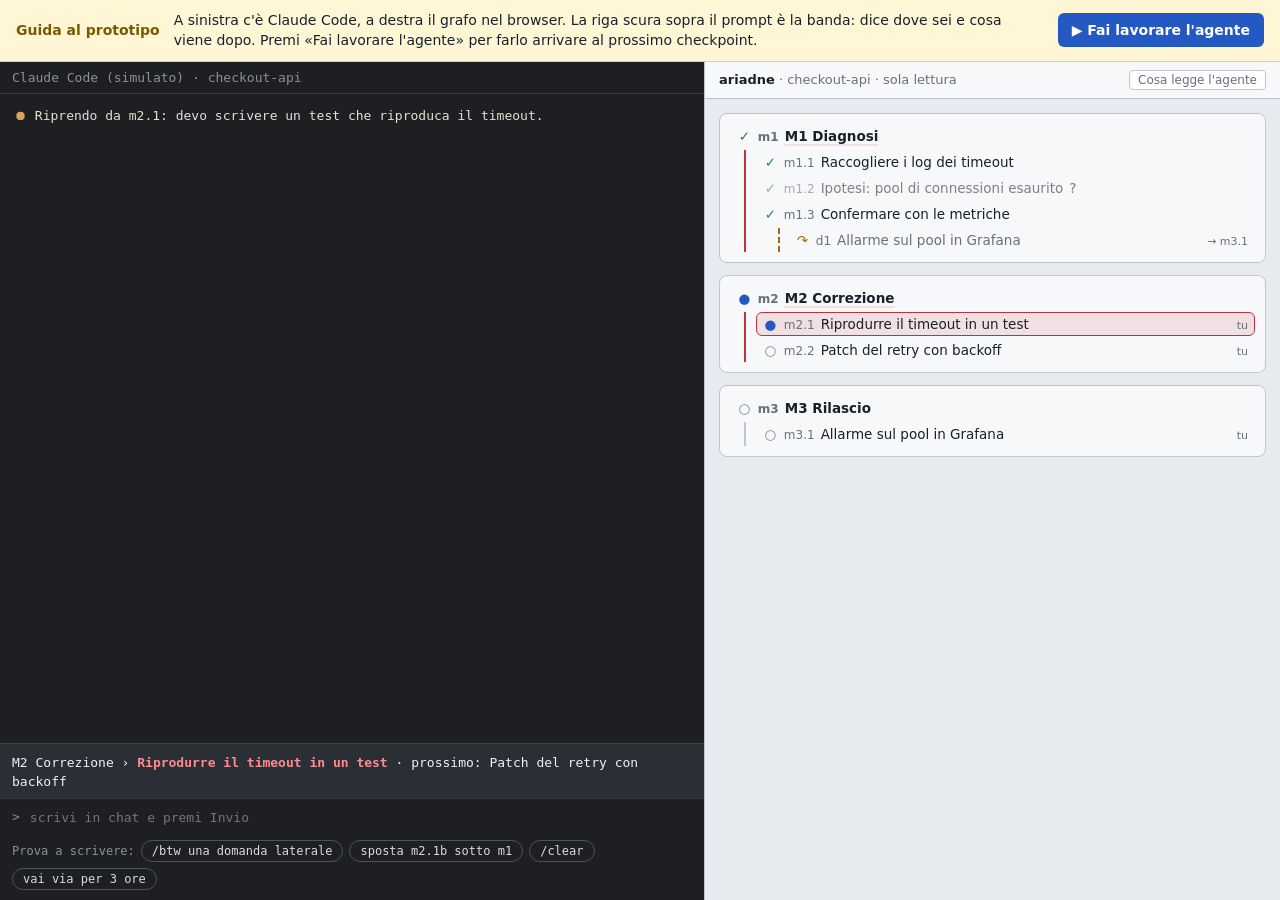
==== commit a6973317: "docs(ux): let the prototype simulate three hours away Co-Authored-By: Claude Opus 5.5 <noreply@anthr" ====
--- a/docs/ux/allineamento/prototipo/index.html
+++ b/docs/ux/allineamento/prototipo/index.html
@@ -45,6 +45,7 @@
 .band .back { color: #9fd0ff; }
 .band .detour { color: #f1b45f; }
 .band .update { color: #8fd19e; }
+.band .away { color: #ffd479; }
 .band button { background: #454c57; border: 1px solid #5b6370; border-radius: 4px; padding: 1px 9px; margin-left: 6px; color: #fff; font: inherit; }
 .band button.yes { background: #2f7d4f; border-color: #3d9a63; }
 .band button.no { background: #8a2f36; border-color: #a93c45; }
@@ -80,6 +81,7 @@
 .node.selected { outline: 2px solid var(--ink); }
 .node.ghost { border: 1px dashed var(--ghost); color: var(--ghost); background: repeating-linear-gradient(135deg, transparent 0 6px, rgba(0,0,0,0.03) 6px 12px); }
 .node.ghost .sym { color: var(--ghost); }
+.node.unconfirmed { border: 1px dashed var(--detour); background: #fdf6e8; }
 .node.flash { animation: flash 0.9s ease-out 2; }
 @keyframes flash { 50% { background: #fff3c4; } }
 .detour-wrap { margin-left: 22px; border-left: 2px dashed var(--detour); padding-left: 8px; }
@@ -109,6 +111,7 @@
       <button data-say="/btw perché il provider chiude le connessioni dopo 30 s?">/btw una domanda laterale</button>
       <button data-say="sposta m2.1b sotto m1">sposta m2.1b sotto m1</button>
       <button data-say="/clear">/clear</button>
+      <button data-away>vai via per 3 ore</button>
     </div>
   </div>
 </section>
@@ -125,6 +128,8 @@
 <script>
 // Fake project: a payment timeout being debugged. Shape follows docs/ux/allineamento/concetti.md.
 const TODAY = '2026-11-08'
+// R25: what the agent may do alone, agreed when the plan was approved.
+const MANDATE = 'passi dentro la milestone corrente e deviazioni brevi; mai milestone nuove, rinvii o cambi d\'obiettivo'
 const file = ref => ({ type: 'file', ref })
 const commit = ref => ({ type: 'commit', ref })
 const message = ref => ({ type: 'message', ref })
@@ -136,7 +141,7 @@
   { id: 'm1.2', parent: 'm1', after: ['m1.1'], kind: 'step', title: 'Ipotesi: pool di connessioni esaurito', status: 'done', what: 'Ipotesi scelta tra tre (pool, DNS, rate limit del provider).', proof: [], uncertain: 'nessun commit né file: dedotta solo in chat', by: 'agent', at: '2026-11-06' },
   { id: 'm1.3', parent: 'm1', after: ['m1.2'], kind: 'step', title: 'Confermare con le metriche', status: 'done', what: 'Pool al 100% in tutti i picchi di timeout.', proof: [commit('8e41d0a'), file('docs/diagnosi.md')], by: 'agent', at: '2026-11-07' },
   { id: 'd1', parent: 'm1', after: ['m1.3'], kind: 'detour', title: 'Allarme sul pool in Grafana', status: 'deferred', deferred_to: 'm3.1', why: 'Utile ma non blocca la correzione.', what: 'Rimandato a M3.', proof: [message('chat 2026-11-07')], by: 'user', at: '2026-11-07', confirmed: ok },
-  { id: 'm2', after: ['m1'], kind: 'milestone', title: 'M2 Correzione', status: 'active', what: 'Correggere il timeout senza cambiare l\'API pubblica.', proof: [message('piano approvato il 2026-11-07')], by: 'user', at: '2026-11-07', confirmed: ok },
+  { id: 'm2', after: ['m1'], kind: 'milestone', title: 'M2 Correzione', status: 'active', what: 'Correggere il timeout senza cambiare l\'API pubblica.', mandate: MANDATE, proof: [message('piano approvato il 2026-11-07')], by: 'user', at: '2026-11-07', confirmed: ok },
   { id: 'm2.1', parent: 'm2', kind: 'step', title: 'Riprodurre il timeout in un test', status: 'active', what: 'Un test che fallisce con il pool a 2 connessioni.', proof: [message('piano approvato il 2026-11-07')], by: 'user', at: '2026-11-07' },
   { id: 'm2.2', parent: 'm2', after: ['m2.1'], kind: 'step', title: 'Patch del retry con backoff', status: 'todo', what: 'Retry con backoff esponenziale sulle chiamate al provider.', proof: [message('piano approvato il 2026-11-07')], by: 'user', at: '2026-11-07' },
   { id: 'm3', after: ['m2'], kind: 'milestone', title: 'M3 Rilascio', status: 'todo', what: 'Portare la correzione in produzione.', proof: [message('piano approvato il 2026-11-06')], by: 'user', at: '2026-11-06', confirmed: ok },
@@ -148,7 +153,8 @@
 let selected = null
 let showAgent = false
 let lastUpdate = ''
-let pick = false // after "t" on a list: a number picks a point
+let pick = false // after "Torna alla lista": a number picks a point
+let queue = [] // R26: what happened while you were away, reviewed on return
 
 const $ = id => document.getElementById(id)
 const get = id => nodes.find(n => n.id === id)
@@ -463,9 +469,10 @@
   else if (onThread.has(n.id)) b.classList.add('thread')
   if (n.uncertain) b.classList.add('uncertain')
   if (n.ghost) b.classList.add('ghost')
+  if (n.unconfirmed) b.classList.add('unconfirmed')
   if (n.id === selected) b.classList.add('selected')
   const sym = n.ghost ? '+' : n.kind === 'detour' && n.status !== 'deferred' ? '⤷' : SYM[n.status]
-  const tag = n.ghost ? 'proposta' : n.status === 'deferred' ? `→ ${n.deferred_to}` : n.kind === 'list' ? `${childrenOf(n.id).filter(p => p.status === 'done').length}/${childrenOf(n.id).length}` : n.by === 'user' && n.kind !== 'milestone' ? 'tu' : ''
+  const tag = n.ghost ? 'proposta' : n.unconfirmed ? 'da confermare' : n.rejected ? 'rifiutato' : n.status === 'deferred' ? `→ ${n.deferred_to}` : n.kind === 'list' ? `${childrenOf(n.id).filter(p => p.status === 'done').length}/${childrenOf(n.id).length}` : n.by === 'user' && n.kind !== 'milestone' ? 'tu' : ''
   b.innerHTML = `<span class="sym"></span><span class="id"></span><span class="title"></span>${n.uncertain ? '<span title="">?</span>' : ''}<span class="tag"></span>`
   b.querySelector('.sym').textContent = sym
   b.querySelector('.id').textContent = n.id
@@ -553,6 +560,8 @@
     n.uncertain && ['Incerto', n.uncertain],
     ['Deciso da', `${n.by === 'user' ? 'tu' : 'agente'}, ${n.at}`],
     n.confirmed && ['Confermato', `da te il ${n.confirmed.at} (${n.confirmed.ref})`],
+    n.unconfirmed && ['Da confermare', 'fatto dall\'agente in tua assenza, dentro il mandato'],
+    n.mandate && ['Mandato', n.mandate],
     n.reentry && ['Rientra in', n.reentry],
     n.deferred_to && ['Rimandato a', n.deferred_to],
     n.continues && ['Riprende', n.continues],
@@ -579,6 +588,9 @@
   const cur = get(current)
   if (cur.kind === 'detour' && cur.status === 'active') row('detour', `⤷ deviazione · rientro: ${short(get(cur.reentry).title)} <button data-act="back">Chiudi e torna</button>`)
   else if (list()) row('back', `↩ ${esc(list().title)} (${decided()}/5 decisi) <button data-act="back">Torna alla lista</button>`)
+  const item = queue.find(q => !q.done)
+  if (queue.length && !queue.started && item) row('away', `⏎ Mentre eri via: ${queue.filter(q => q.kind === 'confirm').length} da confermare, ${queue.filter(q => q.kind === 'decide').length} da decidere <button class="yes" data-act="all">Approva tutto</button><button data-act="one">Rivedi una per una</button>`)
+  else if (item) row('away', `⏎ ${item.kind === 'confirm' ? 'Da confermare' : 'Da decidere'} ${queue.indexOf(item) + 1}/${queue.length}: ${esc(item.text)} <button class="yes" data-act="q-yes">${item.kind === 'confirm' ? 'Approva' : 'Fallo'}</button><button class="no" data-act="q-no">${item.kind === 'confirm' ? 'Rifiuta' : 'Lascia così'}</button>${item.id ? '<button data-act="q-show">Mostra nel grafo</button>' : ''}`)
   if (pending) row('proposal', `◆ Proposta: ${esc(pending.text)} <button class="yes" data-act="yes">Approva</button><button class="no" data-act="no">Rifiuta</button><button data-act="show">Mostra nel grafo</button>`)
   else if (lastUpdate) row('update', `↺ ${esc(lastUpdate)}`)
 }
@@ -589,7 +601,9 @@
 function renderGuide() {
   const cur = get(current)
   let text
-  if (pending) text = 'L\'agente propone di cambiare la struttura del grafo: nel grafo a destra la modifica è tratteggiata in grigio. Decidi tu, con i pulsanti verde e rosso nella banda (la riga scura sopra il prompt).'
+  if (queue.length && !queue.started) text = 'Sei tornato dopo 3 ore. L\'agente ha lavorato da solo: dentro il mandato ha applicato le modifiche (arancioni tratteggiate nel grafo, «da confermare»); fuori dal mandato non ha applicato nulla e ti lascia una decisione. Approva tutto con 1 clic, oppure rivedi una per una.'
+  else if (queue.length) text = 'Revisione al rientro: approva o rifiuta una modifica alla volta. Se rifiuti, il ramo resta tracciato ma esce dal piano.'
+  else if (pending) text = 'L\'agente propone di cambiare la struttura del grafo: nel grafo a destra la modifica è tratteggiata in grigio. Decidi tu, con i pulsanti verde e rosso nella banda (la riga scura sopra il prompt).'
   else if (pick) text = 'Qui sopra in chat c\'è l\'indice della lista. Scrivi nel prompt il numero del punto da discutere e premi Invio.'
   else if (cur.kind === 'detour' && cur.status === 'active') text = 'Sei in una questione laterale (deviazione). Nel grafo è il ramo tratteggiato arancione. Quando hai finito, «Chiudi e torna» nella banda ti riporta al punto da cui eri partito.'
   else if (stage === 'start') text = 'A sinistra c\'è Claude Code, a destra il grafo nel browser. La riga scura sopra il prompt è la banda: dice dove sei e cosa viene dopo. Premi «Fai lavorare l\'agente» per farlo arrivare al prossimo checkpoint.'
@@ -598,14 +612,59 @@
   else if (lastUpdate) text = 'L\'agente ha chiuso un passo e aperto il successivo da solo (riga verde nella banda): sono dettagli, non serve la tua conferma. Il grafo a destra si è aggiornato. Premi il pulsante blu per continuare.'
   else text = 'Premi il pulsante blu per far lavorare l\'agente fino al prossimo checkpoint.'
   $('guide').textContent = text
-  $('advance').disabled = Boolean(pending) || stage === 'end'
+  $('advance').disabled = Boolean(pending) || queue.length > 0 || stage === 'end'
 }
 
 function showInViewer() {
   if (!pending) return say('sys', 'Nessuna proposta da mostrare.')
-  const el = document.querySelector(`.node[data-id="${CSS.escape(pending.ghosts[0])}"]`)
-  el?.scrollIntoView({ block: 'center', behavior: 'smooth' })
-  for (const id of pending.ghosts) document.querySelector(`.node[data-id="${CSS.escape(id)}"]`)?.classList.add('flash')
+  flash(pending.ghosts)
+}
+
+function flash(ids) {
+  document.querySelector(`.node[data-id="${CSS.escape(ids[0])}"]`)?.scrollIntoView({ block: 'center', behavior: 'smooth' })
+  for (const id of ids) document.querySelector(`.node[data-id="${CSS.escape(id)}"]`)?.classList.add('flash')
+}
+
+// ---------- away for hours (R25, R26) ----------
+
+/** The agent works alone: inside the mandate it applies structure as "to confirm"; outside it only takes a note. */
+function goAway() {
+  if (pending || queue.length) return say('sys', 'Prima chiudi la proposta o la revisione in corso.')
+  const ms = get(current).kind === 'milestone' ? current : containers(current)[0]
+  const anchor = get(current).kind === 'milestone' ? childrenOf(ms).at(-1)?.id : [...containers(current), current][1]
+  const n = childrenOf(ms).length
+  const step = { id: `${ms}.a${n}`, parent: ms, after: anchor ? [anchor] : undefined, kind: 'step', title: 'Test di carico con 200 richieste concorrenti', status: 'done',
+    what: 'Nessun timeout con il pool a 20 connessioni.', proof: [commit('d40b7e1')], by: 'agent', at: TODAY, unconfirmed: true }
+  const side = { id: `${ms}.a${n}.d`, parent: ms, after: [step.id], kind: 'detour', title: 'Perché il test locale era lento', status: 'done', reentry: step.id,
+    what: 'Il DNS locale aggiungeva 2 s: risolto con /etc/hosts.', proof: [message(`chat ${TODAY}`)], by: 'agent', at: TODAY, unconfirmed: true }
+  const at = anchor ? nodes.indexOf(get(anchor)) + 1 : nodes.length
+  nodes.splice(at, 0, step, side)
+  say('sys', '… 3 ore dopo …')
+  say('agent', `Mentre eri via: 3 checkpoint. Dentro il mandato ho aggiunto il passo «${step.title}» e una deviazione breve, entrambi da confermare. Fuori dal mandato non ho applicato nulla: avrei aperto una milestone per rifare il pool di connessioni; per ora ho tenuto il piano com'era.`)
+  queue = [
+    { kind: 'confirm', id: step.id, text: `nuovo passo «${step.title}»` },
+    { kind: 'confirm', id: side.id, text: `deviazione «${side.title}»` },
+    { kind: 'decide', text: 'aprire una milestone «Rifare il pool di connessioni»? (fuori mandato)' },
+  ]
+  lastUpdate = ''
+  render()
+}
+
+function review(q, yes) {
+  const n = q.id && get(q.id)
+  if (!n) return
+  delete n.unconfirmed
+  if (yes) n.confirmed = { at: TODAY, ref: 'revisione al rientro' }
+  else Object.assign(n, { status: 'replaced', rejected: true, confirmed: { at: TODAY, ref: 'revisione al rientro' } })
+}
+
+function reviewNext(yes) {
+  const q = queue.find(q => !q.done)
+  q.done = true
+  if (q.kind === 'confirm') review(q, yes)
+  say('sys', q.kind === 'confirm' ? `${yes ? 'Approvato' : 'Rifiutato (resta tracciato, fuori dal piano)'}: ${q.text}.` : yes ? 'Ok: l\'agente proporrà la milestone come piano da approvare.' : 'Lasciato così: il piano non cambia.')
+  if (queue.every(q => q.done)) queue = []
+  render()
 }
 
 $('form').onsubmit = e => {
@@ -616,10 +675,17 @@
 }
 $('band').onclick = e => {
   const act = e.target.closest('button')?.dataset.act
-  const actions = { yes: () => answer(true), no: () => answer(false), show: showInViewer, back: goBack }
+  const actions = {
+    yes: () => answer(true), no: () => answer(false), show: showInViewer, back: goBack,
+    all: () => { for (const q of queue) if (q.kind === 'confirm') review(q, true); for (const q of queue) q.done = true; say('sys', 'Approvate tutte le modifiche fatte in tua assenza; le decisioni aperte restano come le aveva lasciate l\'agente.'); queue = []; render() },
+    one: () => { queue.started = true; render() },
+    'q-yes': () => reviewNext(true), 'q-no': () => reviewNext(false),
+    'q-show': () => flash([queue.find(q => !q.done).id]),
+  }
   if (act) actions[act]()
 }
 document.querySelector('.legend').onclick = e => {
+  if (e.target.closest('[data-away]')) return goAway()
   const text = e.target.closest('button')?.dataset.say
   if (text) command(text)
 }
